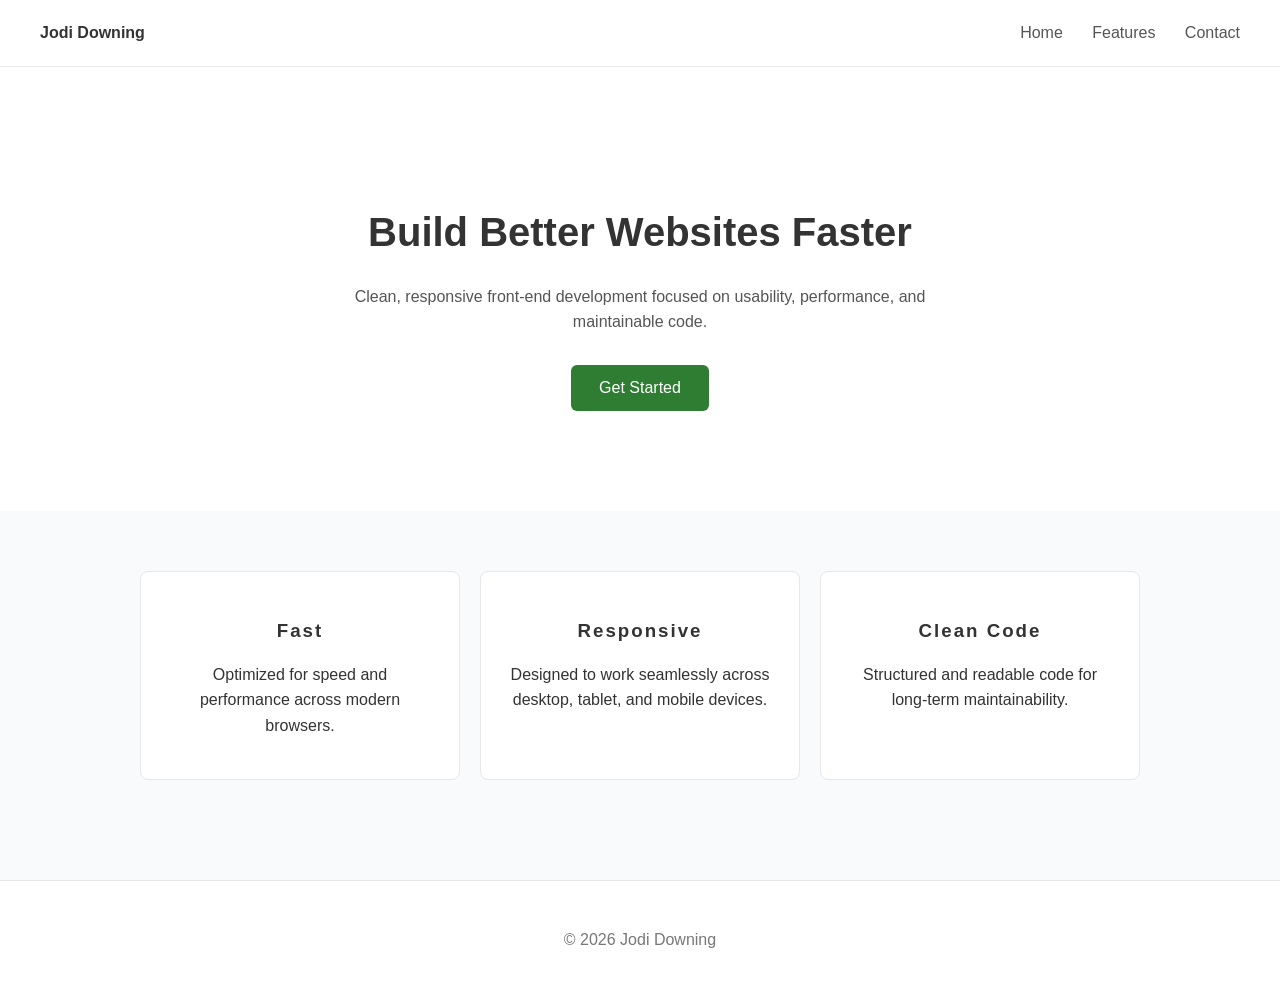
==== landing_page.html @ c88455c6 "Create landing_page.html" ====
<!DOCTYPE html>
<html lang="en">
<head>
<meta charset="UTF-8">
<title>Landing Page Project</title>
<meta name="viewport" content="width=device-width, initial-scale=1.0">
<style>
body {
    font-family: -apple-system, BlinkMacSystemFont, "Segoe UI", Roboto, Arial, sans-serif;
    margin: 0;
    background: #f9fafb;
    color: #333;
    line-height: 1.6;
}
header {
    display: flex;
    justify-content: space-between;
    align-items: center;
    padding: 20px 40px;
    background: white;
    border-bottom: 1px solid #e5e7eb;
}
header nav a {
    margin-left: 25px;
    text-decoration: none;
    color: #555;
    font-weight: 500;
}
header nav a:hover {
    color: #2e7d32;
}
.hero {
    text-align: center;
    padding: 100px 20px;
    background: white;
}
.hero h1 {
    font-size: 2.5rem;
    margin-bottom: 20px;
}
.hero p {
    max-width: 600px;
    margin: 0 auto 30px;
    color: #555;
}
.hero button {
    padding: 14px 28px;
    font-size: 1rem;
    border: none;
    background: #2e7d32;
    color: white;
    cursor: pointer;
    border-radius: 6px;
    transition: background 0.2s ease;
}
.hero button:hover {
    background: #256628;
}
.features {
    display: flex;
    gap: 20px;
    padding: 60px 40px;
    max-width: 1000px;
    margin: auto;
}
.feature {
    flex: 1;
    background: white;
    padding: 25px;
    border-radius: 8px;
    border: 1px solid #e5e7eb;
    text-align: center;
}
.feature h3 {
    margin-bottom: 10px;
    letter-spacing: 2px;
}
footer {
    text-align: center;
    padding: 30px;
    background: white;
    border-top: 1px solid #e5e7eb;
    margin-top: 40px;
    color: #777;
}

@media (max-width: 768px) {
.features {
    flex-direction: column;
    padding: 40px 20px;
}
header {
    flex-direction: column;
    gap: 10px;
}
}
</style>
</head>

<body>
<header>
  <div><strong>Jodi Downing</strong></div>
  <nav> <a href="#">Home</a> <a href="#">Features</a> <a href="#">Contact</a> </nav>
</header>
<section class="hero">
  <h1>Build Better Websites Faster</h1>
  <p>Clean, responsive front-end development focused on usability, performance, and maintainable code.</p>
  <button>Get Started</button>
</section>
<section class="features">
  <div class="feature">
    <h3>Fast</h3>
    <p>Optimized for speed and performance across modern browsers.</p>
  </div>
  <div class="feature">
    <h3>Responsive</h3>
    <p>Designed to work seamlessly across desktop, tablet, and mobile devices.</p>
  </div>
  <div class="feature">
    <h3>Clean Code</h3>
    <p>Structured and readable code for long-term maintainability.</p>
  </div>
</section>
<footer>
  <p>© 2026 Jodi Downing</p>
</footer>
</body>
</html>
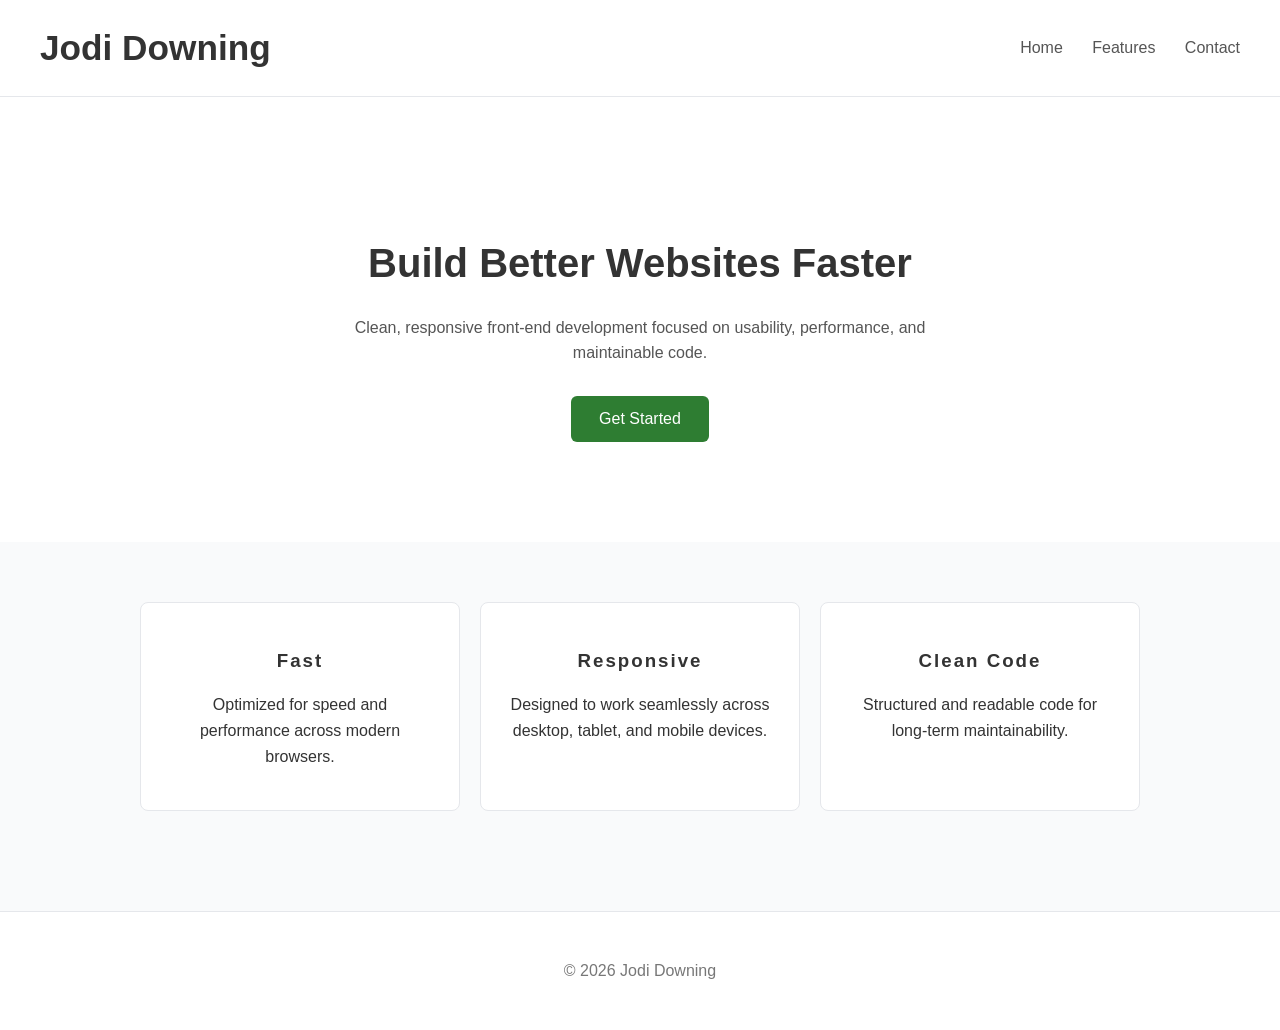
==== commit ad9bbcde: "Update landing_page.html" ====
--- a/landing_page.html
+++ b/landing_page.html
@@ -19,6 +19,9 @@
     padding: 20px 40px;
     background: white;
     border-bottom: 1px solid #e5e7eb;
+}
+header div.name {
+    font-size: 2.2em;
 }
 header nav a {
     margin-left: 25px;
@@ -75,6 +78,10 @@
     margin-bottom: 10px;
     letter-spacing: 2px;
 }
+.feature:hover {
+    transform: translateY(-3px);
+    transition: 0.2s ease;
+}
 footer {
     text-align: center;
     padding: 30px;
@@ -99,7 +106,7 @@
 
 <body>
 <header>
-  <div><strong>Jodi Downing</strong></div>
+  <div class="name"><strong>Jodi Downing</strong></div>
   <nav> <a href="#">Home</a> <a href="#">Features</a> <a href="#">Contact</a> </nav>
 </header>
 <section class="hero">
